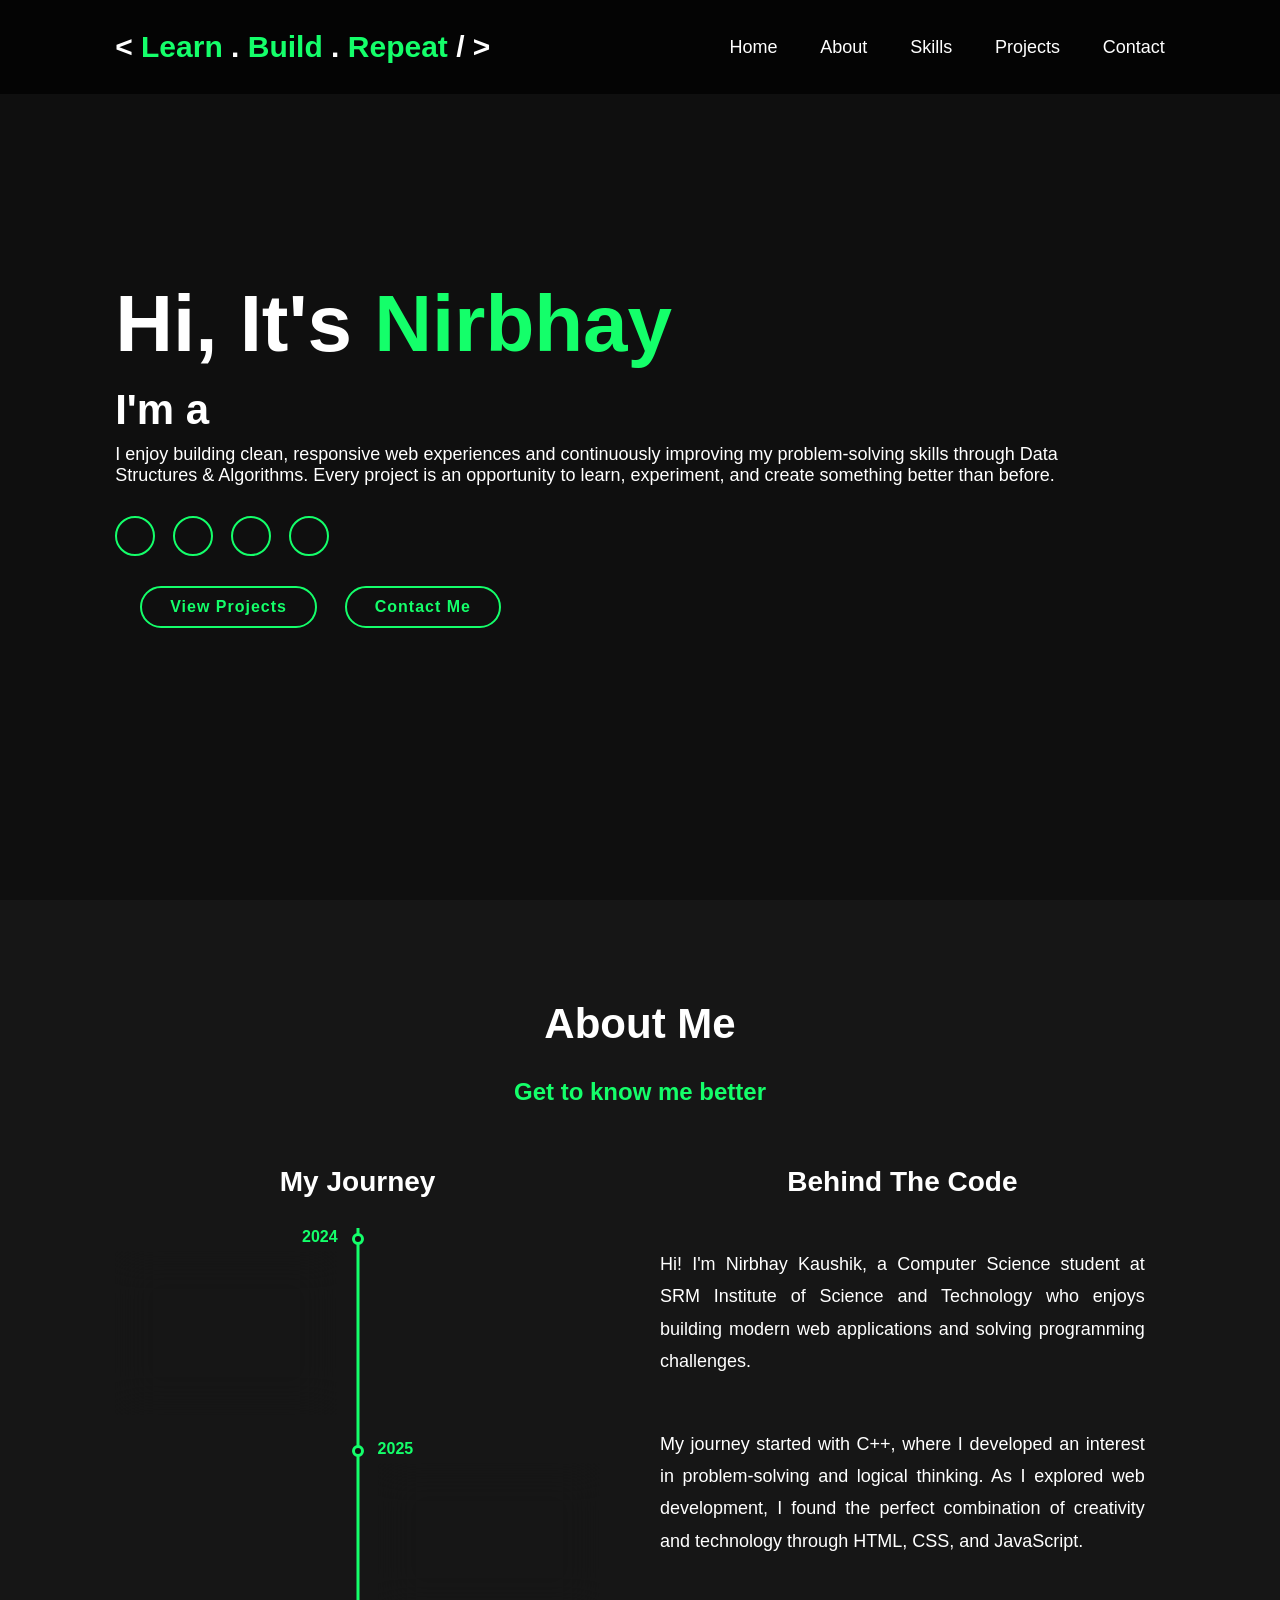
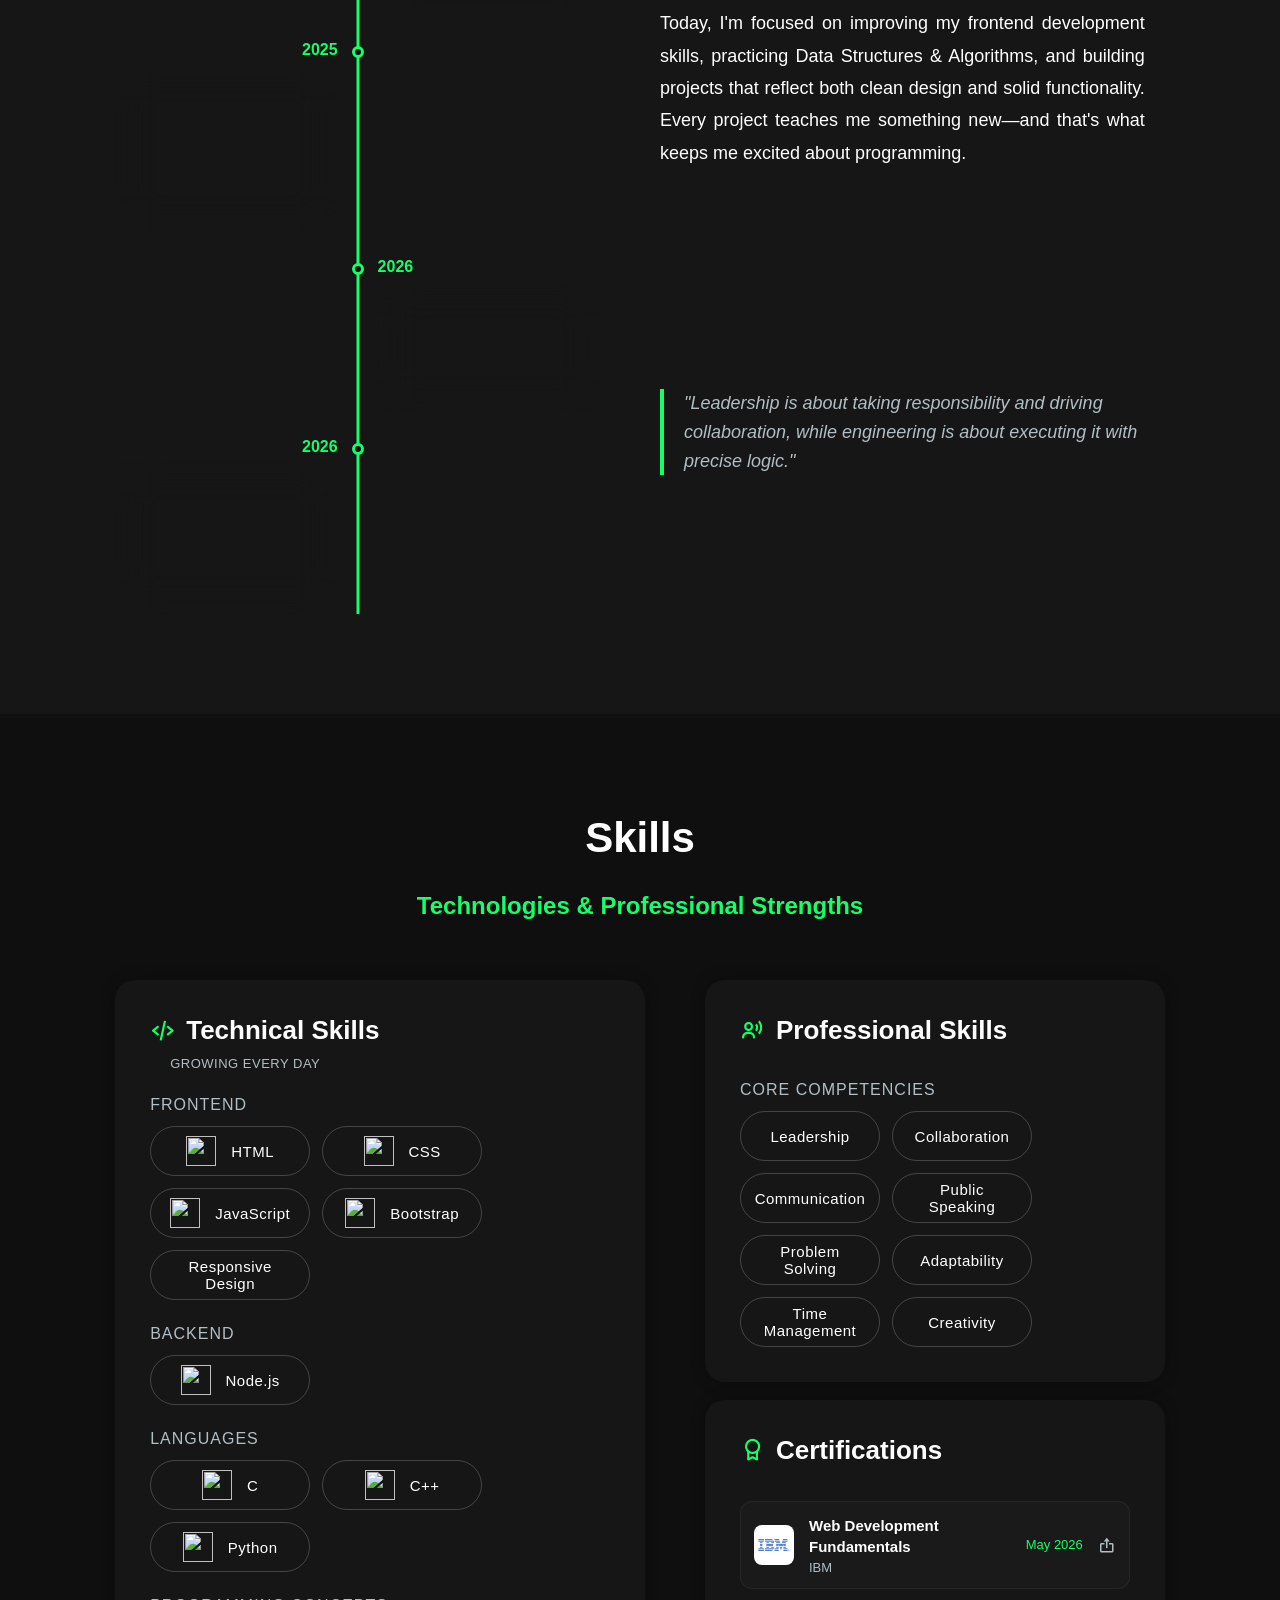
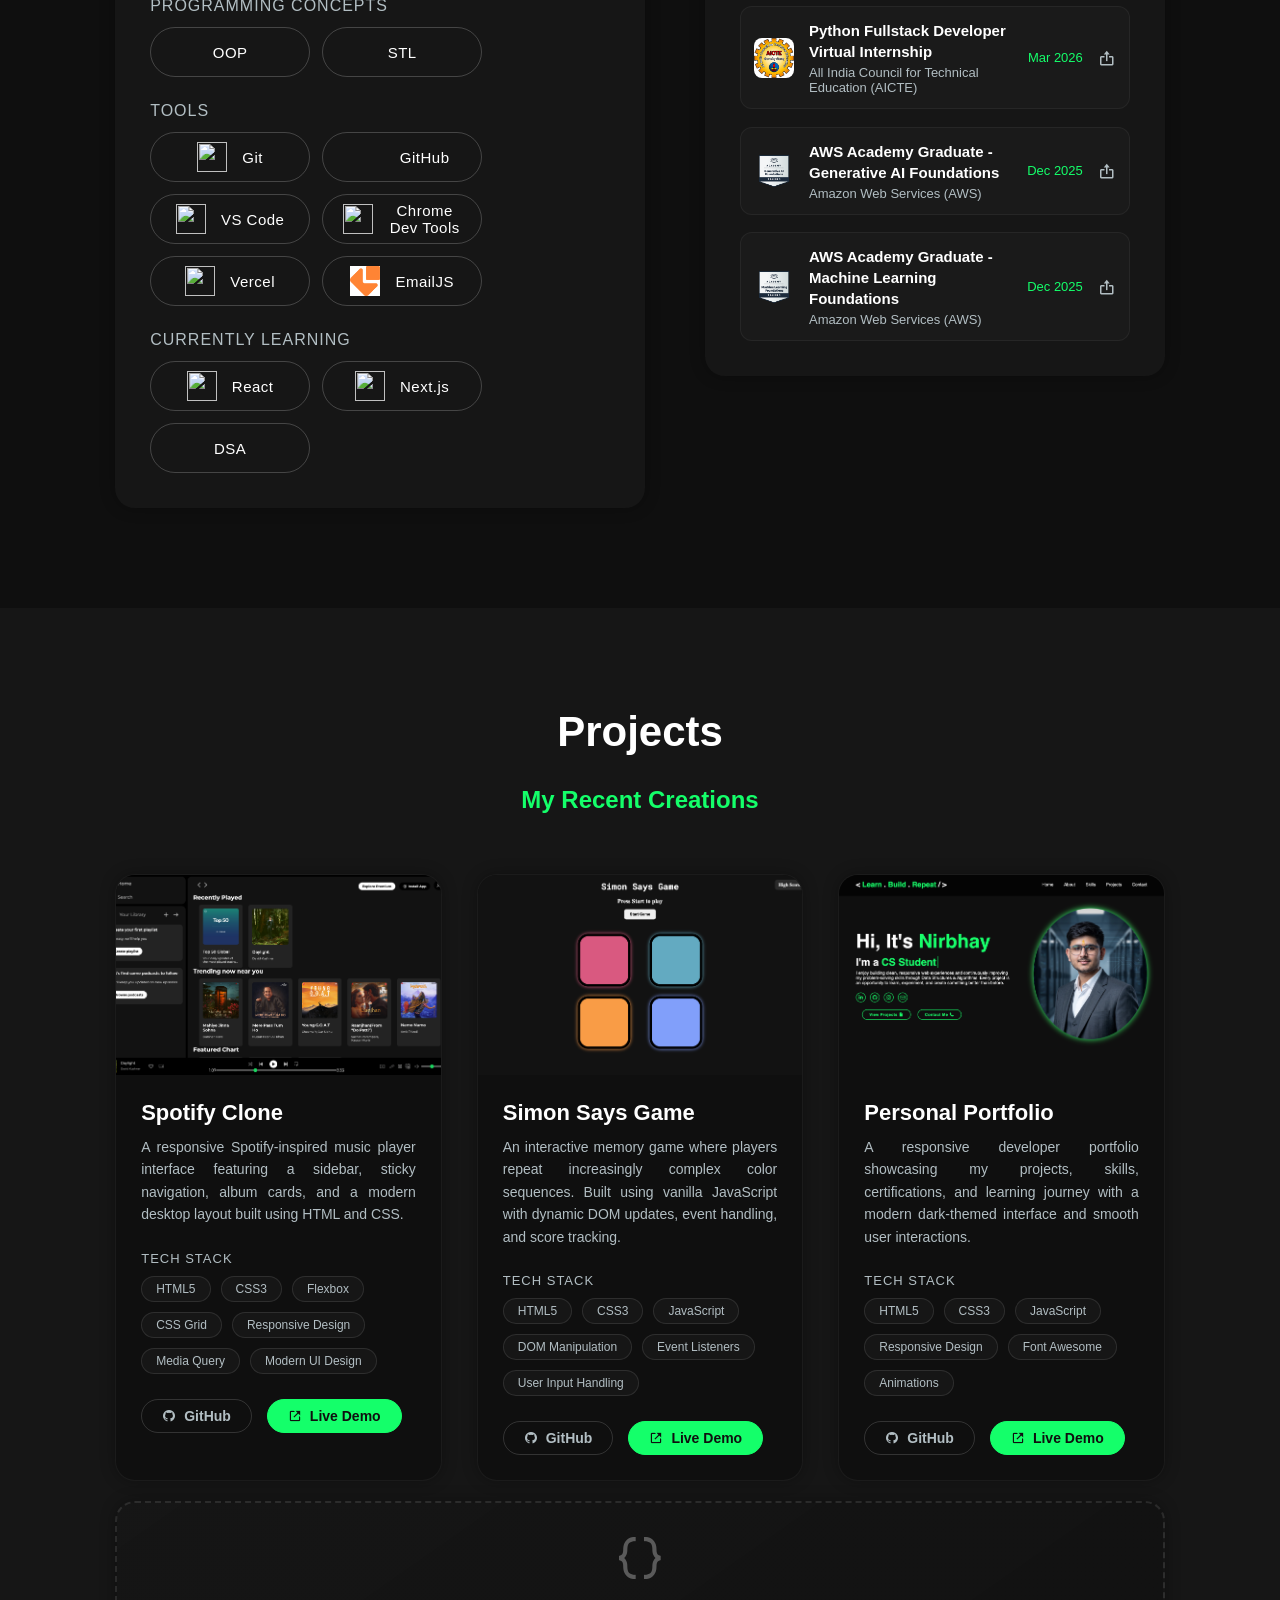
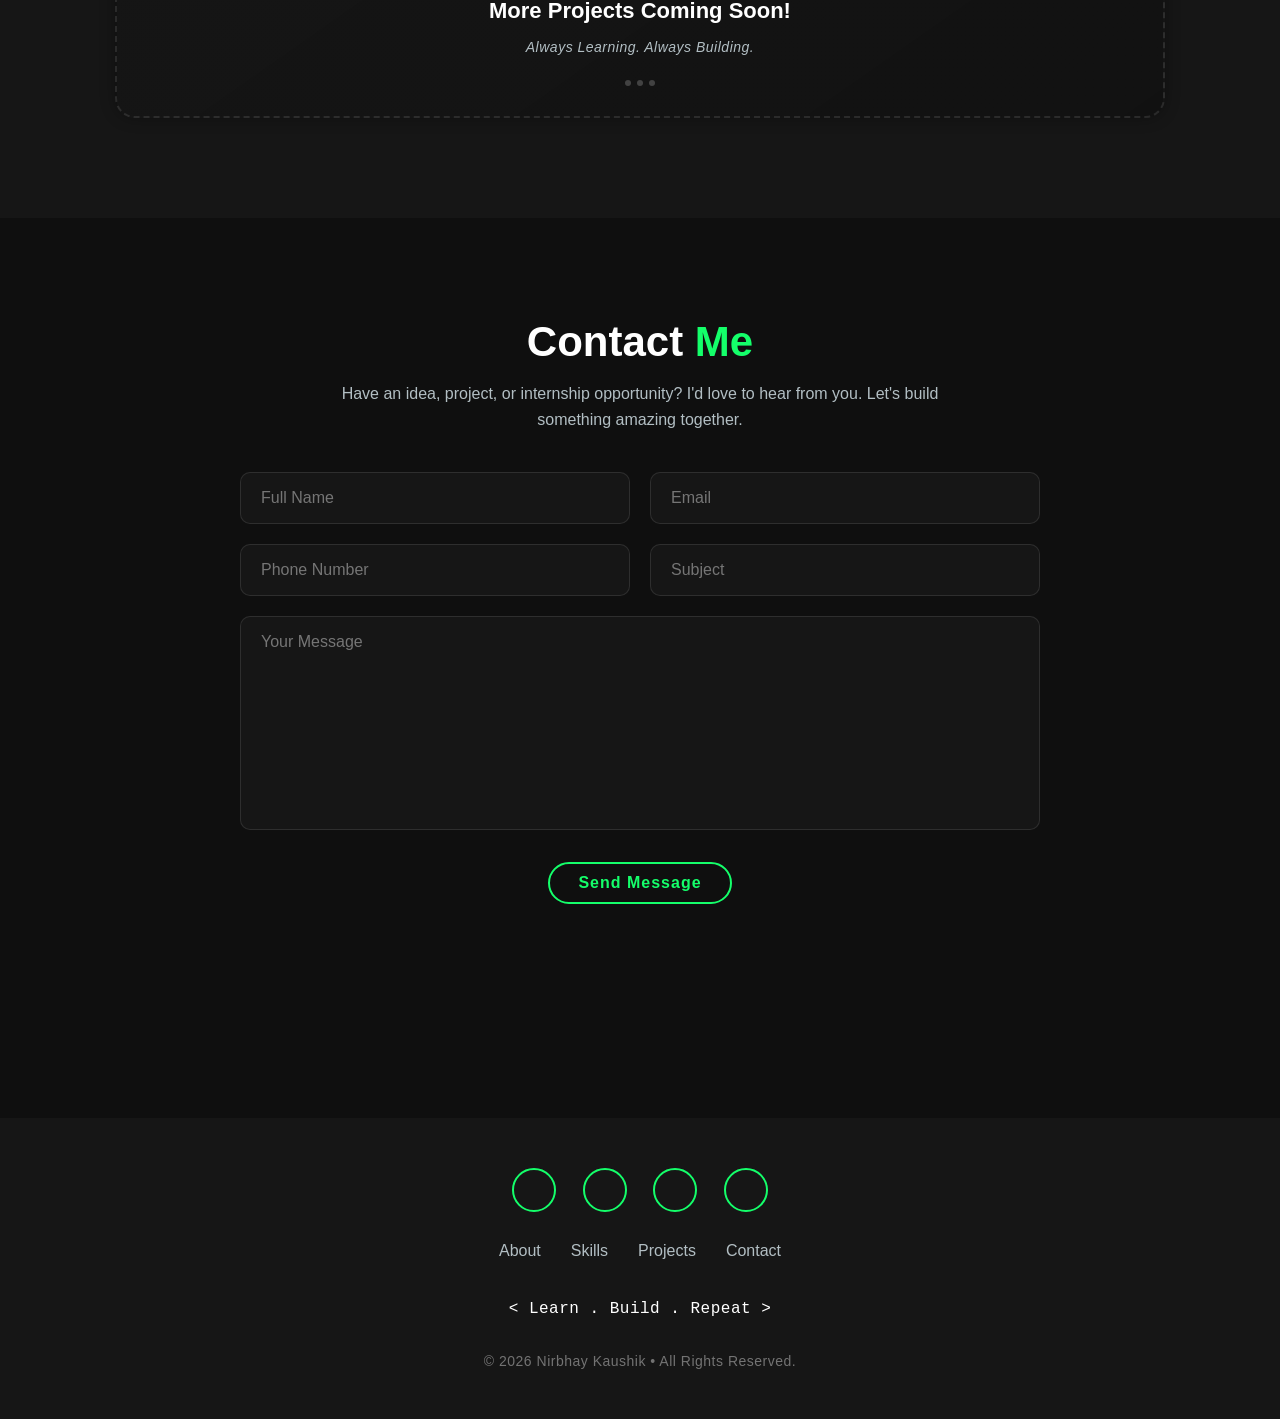
==== index.html @ a88dfcc9 "Initial Portfolio Website" ====
<!DOCTYPE html>
<html lang="en">
<head>
    <meta charset="UTF-8">
    <meta name="viewport" content="width=device-width, initial-scale=1.0">
    <link rel="icon" href="./assets/logo_2.jpeg">
    <title>Nirbhay Kaushik : Portfolio Website</title>
    <link rel="stylesheet" href="style.css">
    <link rel="stylesheet" href="https://cdnjs.cloudflare.com/ajax/libs/font-awesome/7.0.1/css/all.min.css">
    <link rel="stylesheet" href='https://unpkg.com/boxicons@2.1.4/css/boxicons.min.css'>
    <link rel="stylesheet" type='text/css' href="https://cdn.jsdelivr.net/gh/devicons/devicon@latest/devicon.min.css" />
          
</head>
<body>
    
    <header class="header">
        <a href="#home" class="logo">
              &lt <span>Learn</span> . <span>Build</span> . <span>Repeat</span> / &gt
        </a>

        <i class="fa-solid fa-bars" id="menu-icon"></i>

        <nav class="navbar">
            <a href="#home" class="active">Home</a>
            <a href="#about">About</a>
            <a href="#skills">Skills</a>
            <a href="#projects">Projects</a>
            <a href="#contact">Contact</a>
        </nav>
    </header>


    <section class="home" id="home">

        <div class="home-content">
            <h1>Hi, It's <span>Nirbhay</span></h1>
            <h3 class="text-animation">
                I'm a <span></span>
            </h3>
            <p> 
                I enjoy building clean, responsive web experiences and continuously improving my problem-solving skills through Data Structures & Algorithms. Every project is an opportunity to learn, experiment, and create something better than before.
            </p>

            <div class="social-icons">
                <a href="https://www.linkedin.com/in/inirbhay" target="_blank" rel="noopener noreferrer"><i class="fa-brands fa-linkedin-in"></i></a>
                <a href="https://github.com/iNirbhay" target="_blank" rel="noopener noreferrer"><i class="fa-brands fa-github"></i></a>
                <a href="https://www.instagram.com/_nirbhaykaushik_/" target="_blank" rel="noopener noreferrer"><i class="fa-brands fa-instagram"></i></a>
                <a href="mailto:nirbhaykaushik09@gmail.com"><i class="fa-regular fa-envelope"></i></a>
            </div>


            <div class="btn-hero-section">
            <a href="#projects" class="btn">View Projects
                <i class="fa-solid fa-file"></i>
            </a>

            <a href="#contact" class="btn">Contact Me
                <i class="fa-solid fa-phone"></i>
            </a>
            </div>
            
            </div>

            <div class="home-img">
                <img src="./assets/image.jpeg" alt="">

        </div>
    </section>

    <section class="about" id="about">
    <h2 class="heading">About Me</h2>
    <h4 class="sub-heading"><span>Get to know me better</span></h4>

    <div class="about-section">

        <div class="timeline-wrapper">
            <h3 class="about-sub-title">My Journey</h3>
            
            <div class="timeline-items">
                <div class="timeline-item odd">
                    <div class="timeline-dot"></div>
                    <div class="timeline-date">2024</div>
                    <div class="timeline-content">
                        <h3>Delhi Public School</h3>
                        <p>Graduated Class X with 95.4% and XII with 89.4%. Served as Head Boy, leading student initiatives, organizing events, and strengthening my leadership and communication skills.</p>
                    </div>
                </div>

                <div class="timeline-item even">
                    <div class="timeline-dot"></div>
                    <div class="timeline-date">2025</div>
                    <div class="timeline-content">
                        <h3>Started B.Tech at SRM IST</h3>
                        <p>Began my Computer Science journey, exploring programming fundamentals and discovering my passion for software development.</p>
                    </div>
                </div>

                <div class="timeline-item odd">
                    <div class="timeline-dot"></div>
                    <div class="timeline-date">2025</div>
                    <div class="timeline-content">
                        <h3>Discovered Web Development</h3>
                        <p>Learned HTML, CSS, Bootstrap, and JavaScript, building responsive websites and developing a passion for creating modern user experiences</p>
                    </div>
                </div>

                <div class="timeline-item even">
                    <div class="timeline-dot"></div>
                    <div class="timeline-date">2026</div>
                    <div class="timeline-content">
                        <h3>Building Real Projects</h3>
                        <p>Built projects like a Spotify Clone, Simon Says Game and my personal portfolio, while continuously improving through hands-on development.</p>
                    </div>
                </div>

                <div class="timeline-item odd">
                    <div class="timeline-dot"></div>
                    <div class="timeline-date">2026</div>
                    <div class="timeline-content">
                        <h3>Problem Solving Journey</h3>
                        <p>Strengthening my understanding of Data Structures & Algorithms using C++, with a focus on writing efficient and optimized solutions.</p>
                    </div>
                </div>
            </div>
        </div>

        <div class="content-wrapper">
            <h3 class="about-sub-title">Behind The Code</h3>
            <p class="about-text">
                Hi! I'm Nirbhay Kaushik, a Computer Science student at SRM Institute of Science and Technology who enjoys building modern web applications and solving programming challenges.
            </p>
            <p class="about-text">
                My journey started with C++, where I developed an interest in problem-solving and logical thinking. As I explored web development, I found the perfect combination of creativity and technology through HTML, CSS, and JavaScript.
            </p>
            <p class="about-text">
                Today, I'm focused on improving my frontend development skills, practicing Data Structures & Algorithms, and building projects that reflect both clean design and solid functionality. Every project teaches me something new—and that's what keeps me excited about programming.
            </p>

            <div class="about-quote">
                <p>"Leadership is about taking responsibility and driving collaboration, while engineering is about executing it with precise logic."</p>
            </div>
        </div>


    </div>
    </section>

    <section class="skills" id="skills">

    <h2 class="heading">Skills</h2>
    <h4 class="sub-heading"><span>Technologies & Professional Strengths</span></h4>

    <div class="skills-section">

        <div class="skills-column technical">
            <h3 class="skills-sub-title"><i class="bx bx-code-alt"></i> Technical Skills</h3>
            <p class="technical-p">Growing Every Day</p>

            <div class="skills-category">
                <h4>Frontend</h4>
                <div class="badges-grid">
                    <span class="skill-badge">    
                        <img src="https://cdn.jsdelivr.net/gh/devicons/devicon@latest/icons/html5/html5-original.svg" class="technical-svg"/>
                        HTML
                    </span>

                    <span class="skill-badge">
                        <img src="https://cdn.jsdelivr.net/gh/devicons/devicon@latest/icons/css3/css3-original.svg" class="technical-svg"/>
                        CSS
                    </span>

                    </span>
                    <span class="skill-badge">    
                        <img src="https://cdn.jsdelivr.net/gh/devicons/devicon@latest/icons/javascript/javascript-original.svg" class="technical-svg"/>
                        JavaScript
                    </span>

                    <span class="skill-badge">
                        <img src="https://cdn.jsdelivr.net/gh/devicons/devicon@latest/icons/bootstrap/bootstrap-original.svg" class="technical-svg"/>
                        Bootstrap
                    </span>

                    <span class="skill-badge">Responsive Design</span>
                </div>
            </div>

            <div class="skills-category">
                <h4>Backend</h4>
                <div class="badges-grid">
                    <span class="skill-badge">
                        <img src="https://cdn.jsdelivr.net/gh/devicons/devicon@latest/icons/nodejs/nodejs-original.svg" class="technical-svg"/>
                        Node.js
                    </span>
                </div>
            </div>

            <div class="skills-category">
                <h4>Languages</h4>
                <div class="badges-grid">
                    <span class="skill-badge">
                        <img src="https://cdn.jsdelivr.net/gh/devicons/devicon@latest/icons/c/c-original.svg" class="technical-svg"/>
                        C
                    </span>

                    <span class="skill-badge">
                        <img src="https://cdn.jsdelivr.net/gh/devicons/devicon@latest/icons/cplusplus/cplusplus-original.svg" class="technical-svg"/>
                        C++
                    </span>

                    <span class="skill-badge">
                        <img src="https://cdn.jsdelivr.net/gh/devicons/devicon@latest/icons/python/python-original.svg" class="technical-svg"/>
                        Python
                    </span>
                </div>
            </div>

            <div class="skills-category">
                <h4>Programming Concepts</h4>
                <div class="badges-grid">
                    <span class="skill-badge">OOP</span>
                    <span class="skill-badge">STL</span>
                </div>
            </div>

            <div class="skills-category">
                <h4>Tools</h4>
                <div class="badges-grid">

                    <span class="skill-badge">
                        <img src="https://cdn.jsdelivr.net/gh/devicons/devicon@latest/icons/git/git-original.svg" class="technical-svg"/>
                        Git
                    </span>

                    <span class="skill-badge">
                        <i class="devicon-github-original technical-svg"></i>
                        GitHub
                    </span>

                    <span class="skill-badge">
                        <img src="https://cdn.jsdelivr.net/gh/devicons/devicon@latest/icons/vscode/vscode-original.svg" class="technical-svg"/>
                        VS Code
                    </span>

                    <span class="skill-badge">
                        <img src="https://cdn.jsdelivr.net/gh/devicons/devicon@latest/icons/chrome/chrome-original.svg" class="technical-svg"/>
                        Chrome Dev Tools
                    </span>

                    <span class="skill-badge">
                        <img src="https://cdn.jsdelivr.net/gh/devicons/devicon@latest/icons/vercel/vercel-original.svg" class="technical-svg"/>
                        Vercel
                    </span>

                    <span class="skill-badge">
                        <img src="./assets/emailjs.jpeg" class="technical-svg">
                        EmailJS
                    </span>
                </div>
            </div>

            <div class="skills-category">
                <h4>Currently Learning</h4>
                <div class="badges-grid">
                    <span class="skill-badge">
                        <img src="https://cdn.jsdelivr.net/gh/devicons/devicon@latest/icons/react/react-original.svg" class="technical-svg"/>
                        React
                    </span>

                    <span class="skill-badge">
                        <img src="https://cdn.jsdelivr.net/gh/devicons/devicon@latest/icons/nextjs/nextjs-original.svg" class="technical-svg"/>
                        Next.js
                    </span>

                    <span class="skill-badge">DSA</span>
                </div>
            </div>
        </div>

        <div class="skills-right-side">

    <div class="skills-column professional">
        <h3 class="skills-sub-title"><i class="bx bx-user-voice"></i> Professional Skills</h3>
        
        <div class="skills-category">
            <h4>Core Competencies</h4>
            <div class="badges-grid">
                <span class="skill-badge-professional">Leadership</span>
                <span class="skill-badge-professional">Collaboration</span>
                <span class="skill-badge-professional">Communication</span>
                <span class="skill-badge-professional">Public Speaking</span>
                <span class="skill-badge-professional">Problem Solving</span>
                <span class="skill-badge-professional">Adaptability</span>
                <span class="skill-badge-professional">Time Management</span>
                <span class="skill-badge-professional">Creativity</span>
            </div>
        </div>
    </div>

    <div class="certifications-column">
        <h3 class="skills-sub-title"><i class="bx bx-award"></i> Certifications</h3>
        
        <div class="cert-list">
            <div class="cert-item">
                <div class="cert-left">
                    <img src="./assets/ibm.jpeg" alt="" class="cert-text-icon">
                    <div class="cert-details">
                        <h4>Web Development Fundamentals</h4>
                        <p>IBM</p>
                    </div>
                </div>
                <div class="cert-right">
                    <span class="cert-date">May 2026</span>
                        <a href="https://www.credly.com/badges/c5ef0abc-d6b2-49e2-8632-199520b1656c" target="_blank" class="cert-link-icon" title="View Credential">
                            <i class="bx bx-export"></i>
                        </a>
                </div>
            </div>

            <div class="cert-item">
                <div class="cert-left">
                    <img src="./assets/aicte.jpeg" alt="" class="cert-text-icon">
                    <div class="cert-details">
                        <h4>Python Fullstack Developer Virtual Internship</h4>
                        <p>All India Council for Technical Education (AICTE)</p>
                    </div>
                </div>
                <div class="cert-right">
                    <span class="cert-date">Mar 2026</span>
                        <a href="https://certificate.eduskillsfoundation.org/verify/430ba6db38b8b819de0c/430ba6db38b8b819de0c" target="_blank" class="cert-link-icon" title="View Credential">
                            <i class="bx bx-export"></i>
                        </a>
                </div>
            </div>

            <div class="cert-item">
                <div class="cert-left">
                    <img src="./assets/aws-gen-ai.jpeg" alt="" class="cert-text-icon">
                    <div class="cert-details">
                        <h4>AWS Academy Graduate - Generative AI Foundations</h4>
                        <p>Amazon Web Services (AWS)</p>
                    </div>
                </div>
                <div class="cert-right">
                    <span class="cert-date">Dec 2025</span>
                        <a href="https://www.credly.com/badges/93a4c288-ea0a-445c-93b3-31b7cfc58766" target="_blank" class="cert-link-icon" title="View Credential">
                            <i class="bx bx-export"></i>
                        </a>
                </div>
            </div>

            <div class="cert-item">
                <div class="cert-left">
                    <img src="./assets/aws-ml.jpeg" alt="" class="cert-text-icon">
                    <div class="cert-details">
                        <h4>AWS Academy Graduate - Machine Learning Foundations</h4>
                        <p>Amazon Web Services (AWS)</p>
                    </div>
                </div>
                <div class="cert-right">
                    <span class="cert-date">Dec 2025</span>
                        <a href="https://www.credly.com/badges/8b163e12-8104-4db2-99b0-a69aa0e6dda4" target="_blank" class="cert-link-icon" title="View Credential">
                            <i class="bx bx-export"></i>
                        </a>
                </div>
            </div>
        </div>
    </div>

    </div>

        </div>
    </section>


    <section class="projects" id="projects">
        <h2 class="heading">Projects</h2>
        <h4 class="sub-heading"><span>My Recent Creations</span></h4>

        <div class="projects-container">
            
            <div class="project-card">
                <div class="project-img">
                    <img src="./assets/spotify.jpeg" alt="Spotify Clone Preview">
                </div>
                <div class="project-info">
                    <h3>Spotify Clone</h3>
                    <p>A responsive Spotify-inspired music player interface featuring a sidebar, sticky navigation, album cards, and a modern desktop layout built using HTML and CSS.</p>
                    
                    <h4 class="project-tech-title">Tech Stack</h4>
                    <div class="project-badges">
                        <span class="skill-badge-project">HTML5</span>
                        <span class="skill-badge-project">CSS3</span>
                        <span class="skill-badge-project">Flexbox</span>
                        <span class="skill-badge-project">CSS Grid</span>
                        <span class="skill-badge-project">Responsive Design</span>
                        <span class="skill-badge-project">Media Query</span>
                        <span class="skill-badge-project">Modern UI Design</span>
                    </div>
                    
                    <div class="project-buttons">
                        <a href="https://github.com/iNirbhay/Spotify-web-player-clone" target="_blank" rel="noopener noreferrer" class="btn-project">
                            <i class="bx bxl-github"></i> GitHub
                        </a>
                        <a href="https://inirbhay.github.io/Spotify-web-player-clone/" target="_blank" rel="noopener noreferrer" class="btn-project live">
                            <i class="bx bx-link-external"></i> Live Demo
                        </a>
                    </div>
                </div>
            </div>

            <div class="project-card">
                <div class="project-img">
                    <img src="./assets/simon-says-game.jpeg" alt="Simon Says Game Preview">
                </div>
                <div class="project-info">
                    <h3>Simon Says Game</h3>
                    <p>An interactive memory game where players repeat increasingly complex color sequences. Built using vanilla JavaScript with dynamic DOM updates, event handling, and score tracking.</p>
                    
                    <h4 class="project-tech-title">Tech Stack</h4>
                    <div class="project-badges">
                        <span class="skill-badge-project">HTML5</span>
                        <span class="skill-badge-project">CSS3</span>
                        <span class="skill-badge-project">JavaScript</span>
                        <span class="skill-badge-project">DOM Manipulation</span>
                        <span class="skill-badge-project">Event Listeners</span>
                        <span class="skill-badge-project">User Input Handling</span>
                    </div>
                    
                    <div class="project-buttons">
                        <a href="https://github.com/iNirbhay/Simon-Says-Game" target="_blank" rel="noopener noreferrer" class="btn-project">
                            <i class="bx bxl-github"></i> GitHub
                        </a>
                        <a href="https://inirbhay.github.io/Simon-Says-Game/" target="_blank" rel="noopener noreferrer" class="btn-project live">
                            <i class="bx bx-link-external"></i> Live Demo
                        </a>
                    </div>
                </div>
            </div>

            <div class="project-card">
                <div class="project-img">
                    <img src="./assets/portfolio.jpeg" alt="Portfolio Preview">
                </div>
                <div class="project-info">
                    <h3>Personal Portfolio</h3>
                    <p>A responsive developer portfolio showcasing my projects, skills, certifications, and learning journey with a modern dark-themed interface and smooth user interactions.</p>
                    
                    <h4 class="project-tech-title">Tech Stack</h4>
                    <div class="project-badges">
                        <span class="skill-badge-project">HTML5</span>
                        <span class="skill-badge-project">CSS3</span>
                        <span class="skill-badge-project">JavaScript</span>
                        <span class="skill-badge-project">Responsive Design</span>
                        <span class="skill-badge-project">Font Awesome</span>
                        <span class="skill-badge-project">Animations</span>
                    </div>
                    
                    <div class="project-buttons">
                        <a href="https://github.com/iNirbhay" target="_blank" rel="noopener noreferrer" class="btn-project">
                            <i class="bx bxl-github"></i> GitHub
                        </a>
                        <a href="#" target="_blank" rel="noopener noreferrer" class="btn-project live">
                            <i class="bx bx-link-external"></i> Live Demo
                        </a>
                    </div>
                </div>
            </div>

        </div>

        <div class="project-card coming-soon-card">
            <div class="coming-soon-content">
                <div class="coming-soon-icon">
                    <i class="bx bx-code-curly"></i>
                </div>
                <h3>More Projects Coming Soon!</h3>
                <p class="coming-soon-tagline">Always Learning. Always Building.</p>
                <div class="coming-soon-loader">
                    <span></span>
                   <span></span>
                    <span></span>
                </div>
            </div>
        </div>
    </section>

    <section class="contact" id="contact">
        <h2 class="heading">Contact <span>Me</span></h2>
        <p class="contact-subheading">Have an idea, project, or internship opportunity? I'd love to hear from you. Let's build something amazing together.</p>

        <form action="#" id="contact-form">

            <div class="input-box">
                <input type="text" placeholder="Full Name" name="name">
                <input type="email" placeholder="Email" name="email">
            </div>

            <div class="input-box">
                <input type="tel" placeholder="Phone Number" name="number">
                <input type="text" placeholder="Subject" name="subject">
            </div>

            <textarea cols="30" rows="10" placeholder="Your Message" name="message"></textarea>
            <input type="submit" value="Send Message" class="btn" id="submit-btn">
        </form>
    </section>

    <footer class="footer">
        <div class="social">
            <a href="https://www.linkedin.com/in/inirbhay" target="_blank" rel="noopener noreferrer"><i class="fa-brands fa-linkedin-in"></i></a>
            <a href="https://github.com/iNirbhay" target="_blank" rel="noopener noreferrer"><i class="fa-brands fa-github"></i></a>
            <a href="https://www.instagram.com/_nirbhaykaushik_/" target="_blank" rel="noopener noreferrer"><i class="fa-brands fa-instagram"></i></a>
            <a href="mailto:nirbhaykaushik09@gmail.com"><i class="fa-regular fa-envelope"></i></a>
        </div>

        <ul class="list">
            <li>
                <a href="#about">About</a>
            </li>

            <li>
                <a href="#skills">Skills</a>
            </li>

            <li>
                <a href="#projects">Projects</a>
            </li>

            <li>
                <a href="#contact">Contact</a>
            </li>
        </ul>
        <p class="footer-tagline">&lt Learn . Build . Repeat &gt</p>
        <p class="copyright">
            &copy; 2026 Nirbhay Kaushik &bull; All Rights Reserved.
        </p>
    </footer>
    
    <script src="https://cdn.jsdelivr.net/npm/@emailjs/browser@4/dist/email.min.js"></script>
    <script src="script.js"></script>
</body>
</html>
---- style.css ----
* {
    margin: 0;
    padding: 0;
    box-sizing: border-box;
    text-decoration: none;
    border: none;
    outline: none;
    scroll-behavior: smooth;
    font-family: "Poppins", sans-serif;
}
:root {
    --bg-color: rgb(15,15,15);
    --second-bg-color: #161616;
    --text-color: white;
    --main-color: #14ff6a;
}
html {
    font-size: 62.5%;
    overflow-x: hidden;
}
body {
    background: var(--bg-color);
    color: var(--text-color);
}
.header {
    position: fixed;
    top: 0;
    left: 0;
    width: 100%;
    padding: 3rem 9%;
    background: rgba(0,0,0,0.7);
    backdrop-filter: blur(10px);
    display: flex;
    justify-content: space-between;
    align-items: center;
    z-index: 100;
}
.logo {
    font-size: 3rem;
    color: var(--text-color);
    font-weight: 800;
    cursor: pointer;
    transition: 0.3s ease-in-out;
}
.logo:hover {
    transform: scale(1.1);
}
.navbar a {
    font-size: 1.8rem;
    color: white;
    margin-left: 4rem;
    font-weight: 500;
    transition: 0.3s ease-in-out;
    border-bottom: 3px solid transparent;
    text-decoration: none;
}
.navbar a:hover, .navbar a.active:hover {
    color: var(--main-color);
    font-size: 1.9rem;
    font-weight: 600;
    /* border-bottom: 3px solid var(--main-color); */
}
#menu-icon {
    font-size: 3rem;
    color: var(--main-color);
    display: none;
}
section {
    min-height: 100vh;
    padding: 10rem 9% 10rem;
}
.home {
    display: flex;
    justify-content: center;
    align-items: center;
    gap: 8rem;
}
span{
    color: var(--main-color);
}
.logo span {
    color: var(--main-color);
}
.home-content h1{
    font-size: 8rem;
    font-weight: 700;
    line-height: 1.3;
}
.home-img {
    border-radius: 50%;
}
.home-img img {
    position: relative;
    border-radius: 50%;
    width: 32vw;
    box-shadow: 0 0 25px var(--main-color);
    cursor: pointer;
    transition: 0.4s ease-in-out;
}
.home-img img:hover {
    box-shadow: 0 0 50px var(--main-color),
                0 0 100px var(--main-color);
}
.home-content p {
    font-size: 1.8rem;
    font-weight: 500;
}
.social-icons a {
    display: inline-flex;
    justify-content: center;
    align-items: center;
    width: 4rem;
    height: 4rem;
    background: transparent;
    border: 0.2rem solid var(--main-color);
    font-size: 2rem;
    border-radius: 50%;
    color: var(--main-color);
    margin: 3rem 1.5rem 3rem 0;
    transition: 0.3s ease-in-out;
}
.social-icons a:hover {
    color: white;
    transform: scale(1.3)translateY(-5px);
    background-color: var(--main-color);
    box-shadow: 0  0 25px var(--main-color);
}
.btn {
    display: inline-block;
    padding: 1rem 2.8rem;
    background: var(--bg-color);
    border-radius: 4rem;
    font-size: 1.6rem;
    color: var(--main-color);
    border: 2px solid var(--main-color);
    letter-spacing: 0.1rem;
    font-weight: 600;
    transition: 0.3s ease-in-out;
    cursor: pointer;
    margin-left: 25px;
}
.btn:hover {
    transform: scale(1.05);
    background: var(--main-color);
    color: var(--text-color);
    border: 2px solid var(--main-color);
    box-shadow: 0 0 25px var(--main-color);
}
.text-animation {
    font-size: 42px;
    font-weight: 600;
    min-width: 280px;
    margin: 10px 0;
}
.text-animation span {
    position: relative;
}
.text-animation span::before {
    content: "Web Developer";
    color: var(--main-color);
    animation: words 20s infinite;
}
.text-animation span::after {
    content: " ";
    background-color: var(--bg-color);
    position: absolute;
    width: calc(100% + 8px);
    height: 100%;
    border-left: 3px solid var(--bg-color);
    right: -8px;
    animation: cursor 0.6s infinite,  typing 20s steps(14) infinite;
}
@keyframes cursor {
    to {
        border-left: 2px solid var(--main-color);
    }
}
@keyframes words {
    0%,
    20% {
        content: "Web Developer";
    }
    21%,
    40% {
        content: "CS Student";
    }
    41%,
    60% {
        content: "DSA Enthusiast";
    }
    61%,
    80% {
        content: "Problem Solver";
    }
    81%,
    100% {
        content: "Tech Explorer";
    }
}
@keyframes typing {
    10%,
    15%,
    30%,
    35%,
    50%,
    55%,
    70%,
    75%,
    90%,
    95% {
        width: 0;
    }

    5%,
    20%,
    25%,
    40%,
    45%,
    60%,
    65%,
    80%,
    85% {
        width: calc(100% + 8px);
    }
}
.about {
    background-color: var(--second-bg-color);
}
.heading {
    color: var(--text-color);
    font-size: 42px;
    font-weight: 700;
    text-align: center;
    margin-bottom: 3rem;
}
.sub-heading {
    color: var(--text-color);
    font-size: 24px;
    font-weight: 700;
    text-align: center;
} 
.about-section {
    display: flex;
    justify-content: space-between;
    align-items: flex-start;
    gap: 4rem;
    margin-top: 6rem;
    width: 100%;
}

.timeline-wrapper, .content-wrapper {
    flex: 1;
    width: 50%;
}

.about-sub-title {
    font-size: 2.8rem;
    font-weight: 600;
    color: var(--text-color);
    margin-bottom: 3rem;
    text-align: center;
}

.content-wrapper {
    padding: 0 2rem;
}

.about-text {
    font-size: 1.8rem;
    font-weight: 400;
    line-height: 1.8;
    color: var(--text-color);
    /* margin-bottom: 2rem; */
    text-align: justify;
    margin-top: 5rem;
}

.timeline-items {
    position: relative;
    width: 100%;
    max-width: 500px; 
    margin: 0 auto;  
}

.timeline-item:hover .timeline-content{
    transform: scale(1.01);
    box-shadow: 0 0 25px var(--main-color);
}
.timeline-items::before {
    content: "";
    position: absolute;
    width: 3px;
    height: 100%;
    background-color: var(--main-color);
    left: 50%;
    transform: translateX(-50%);
}

.timeline-item {
    margin-bottom: 2.5rem;
    width: 100%;
    position: relative;
}

.timeline-item:last-child {
    margin-bottom: 0;
}

.timeline-item.odd {
    padding-right: calc(50% + 20px);
    text-align: right;
}

.timeline-item.even {
    padding-left: calc(50% + 20px);
    text-align: left;
}

.timeline-date {
    font-size: 1.6rem;
    font-weight: 700;
    color: var(--main-color);
    margin-bottom: 0.5rem;
}

.timeline-content h3 {
    font-size: 1.8rem;
    font-weight: 600;
    color: var(--text-color);
}

.timeline-content h3:hover {
    transform: scale(1.01);
    color: rgba(20,255,106,0.7);
    cursor: pointer;
}

.timeline-content p {
    font-size: 1.4rem;
    color: #b2bec3;
    font-weight: 400;
    margin-top: 1.1rem;
}

.timeline-content {
    background-color: var(--second-bg-color);
    backdrop-filter: blur(20px);
    /* border: 1px solid var(--main-color); */
    box-shadow: 0 0 6px var(--main-color);
    padding: 1rem;
    transition: 0.3s ease-in-out;
}

.timeline-dot {
    position: absolute;
    width: 12px;
    height: 12px;
    background-color: var(--bg-color);
    border: 3px solid var(--main-color);
    border-radius: 50%;
    left: 50%;
    top: 5px;
    transform: translateX(-50%);
    z-index: 1;
}
.about-quote {
    margin-top: 22rem;
    padding-left: 2rem;
    border-left: 4px solid var(--main-color);
    font-style: italic;

}
.about-quote p {
    font-size: 1.8rem;
    line-height: 1.6;
    color: #b2bec3;
}

.skills {
    background-color: var(--bg-color);
}
.skills-section {
    display: flex;
    justify-content: space-between;
    align-items: flex-start;
    gap: 6rem;
    margin-top: 6rem;
    width: 100%;
}
.skills-column {
    flex: 1;
    width: 50%;
    background: var(--second-bg-color);
    padding: 3.5rem;
    border-radius: 2rem;
    box-shadow: 0 0 15px rgba(0, 0, 0, 0.3);
}
.skills-sub-title {
    font-size: 2.6rem;
    font-weight: 700;
    color: var(--text-color);
    margin-bottom: 3.5rem;
    text-align: left;
    display: flex;
    align-items: center;
    gap: 1rem;
}
.skills-sub-title i {
    color: var(--main-color);
}
.skills-category {
    margin-bottom: 2.5rem;
}
.skills-category:last-child {
    margin-bottom: 0;
}
.skills-category h4 {
    font-size: 1.6rem;
    color: #b2bec3;
    font-weight: 500;
    margin-bottom: 1.2rem;
    text-transform: uppercase;
    letter-spacing: 1px;
}
.badges-grid {
    display: flex;
    flex-wrap: wrap;
    gap: 1.2rem;
}
.skill-badge {
    display: inline-flex;
    justify-content: center;
    align-items: center;
    width: 160px;
    height: 50px;
    padding: 1rem 2rem;
    background: transparent;
    color: var(--text-color);
    border: 1.5px solid rgba(255, 255, 255, 0.2);
    border-radius: 5rem;
    font-size: 1.5rem;
    font-weight: 500;
    letter-spacing: 0.5px;
    transition: 0.3s ease-in-out;
    cursor: default;
    text-align: center;
    gap: 1.5rem;
}
.skill-badge-professional {
    display: inline-flex;
    justify-content: center;
    align-items: center;
    width: 140px;
    height: 50px;
    padding: 1rem 2rem;
    background: transparent;
    color: var(--text-color);
    border: 1.5px solid rgba(255, 255, 255, 0.2);
    border-radius: 5rem;
    font-size: 1.5rem;
    font-weight: 500;
    letter-spacing: 0.5px;
    transition: 0.3s ease-in-out;
    cursor: default;
    text-align: center;
    gap: 1.5rem;
}
.skill-badge:hover, .skill-badge-professional:hover {
    color: var(--main-color);
    border-color: var(--main-color);
    background: rgba(20, 255, 106, 0.1);
    transform: translateY(-3px);
    box-shadow: 0 0 15px rgba(20, 255, 106, 0.2);
}
.technical-svg {
    font-size: 30px;
    width: 30px;
    height:30px;
}
.technical-p {
    font-size: 1.3rem;
    color: #b2bec3;
    margin-top: -2.5rem;   
    margin-bottom: 2.5rem; 
    margin-left: 2rem;
    text-transform: uppercase;
    letter-spacing: 0.5px;
    font-weight: 500;
}

.skills-right-side {
    flex: 1;
    width: 50%;
    display: flex;
    flex-direction: column;
    gap: 1.75rem; 
}
.skills-column.professional {
    width: 100%;
}
.certifications-column {
    width: 100%;
    background: var(--second-bg-color);
    padding: 3.5rem;
    border-radius: 2rem;
    box-shadow: 0 0 15px rgba(0, 0, 0, 0.3);
}
.cert-list {
    display: flex;
    flex-direction: column;
    gap: 1.75rem;
}
.cert-item {
    display: flex;
    justify-content: space-between;
    align-items: center;
    padding: 1.3rem;
    background: rgba(255, 255, 255, 0.02);
    border: 1px solid rgba(255, 255, 255, 0.05);
    border-radius: 1.2rem;
    transition: 0.3s ease-in-out;
}
.cert-item:hover {
    border-color: var(--main-color);
    background: rgba(20, 255, 106, 0.02);
    transform: translateX(5px);
}
.cert-left {
    display: flex;
    align-items: center;
    gap: 1.5rem;
    flex: 1;
}
.cert-icon {
    font-size: 2.4rem;
    width: 4rem;
    height: 4rem;
    display: flex;
    justify-content: center;
    align-items: center;
    border-radius: 0.8rem;
    color: white;
}
.cert-text-icon {
    font-size: 1.8rem;
    font-weight: 700;
    width: 4rem;
    height: 4rem;
    display: flex;
    justify-content: center;
    align-items: center;
    border-radius: 0.8rem;
    color: white;
}
.cert-details h4 {
    font-size: 1.5rem;
    font-weight: 600;
    color: var(--text-color);
    line-height: 1.4;
}
.cert-details p { 
    font-size: 1.3rem;
    color: #b2bec3;
    margin-top: 0.3rem;
}
.cert-right {
    display: flex;
    align-items: center;
    gap: 1.5rem;
    margin-left: 2rem;
}
.cert-date {
    font-size: 1.3rem;
    color: var(--main-color);
    font-weight: 500;
    white-space: nowrap;
}
.cert-link-icon {
    font-size: 1.8rem;
    color: #b2bec3;
    display: inline-flex;
    justify-content: center;
    align-items: center;
    transition: 0.2s ease-in-out;
}
.cert-link-icon:hover {
    color: var(--main-color);
    transform: scale(1.15) translateY(-1px);
    cursor: pointer;
}

.projects {
    background-color: var(--second-bg-color);
}
.projects-container {
    display: grid;
    grid-template-columns: repeat(auto-fit, minmax(320px, 1fr));
    gap: 3.5rem;
    margin-top: 6rem;
    width: 100%;
}
.project-card {
    background: var(--bg-color);
    border: 1px solid rgba(255, 255, 255, 0.05);
    border-radius: 2rem;
    overflow: hidden;
    box-shadow: 0 0 15px rgba(0, 0, 0, 0.3);
    transition: 0.4s ease-in-out;
}
.project-card:hover {
    transform: translateY(-10px);
    border-color: var(--main-color);
    box-shadow: 0 0 25px rgba(20, 255, 106, 0.15);
}
.project-img {
    width: 100%;
    height: 200px;
    overflow: hidden;
}
.project-img img {
    width: 100%;
    height: 100%;
    object-fit: cover;
    transition: 0.4s ease-in-out;
}
.project-card:hover .project-img img {
    transform: scale(1.08);
}
.project-info {
    padding: 2.5rem;
}
.project-info h3 {
    font-size: 2.2rem;
    font-weight: 700;
    color: var(--text-color);
    margin-bottom: 1rem;
}
.project-info p {
    font-size: 1.4rem;
    color: #b2bec3;
    font-weight: 400;
    line-height: 1.6;
    margin-bottom: 2.5rem;
    text-align: justify;
}
.project-badges {
    display: flex;
    flex-wrap: wrap;
    gap: 1rem;
    margin-bottom: 2.5rem;
}
.skill-badge-project {
    display: inline-flex;
    justify-content: center;
    align-items: center;
    padding: 0.5rem 1.4rem;
    background: rgba(255, 255, 255, 0.03);
    color: #b2bec3;
    border: 1px solid rgba(255, 255, 255, 0.1);
    border-radius: 5rem;
    font-size: 1.2rem;
    font-weight: 500;
    transition: 0.3s ease-in-out;
}
.project-card:hover .skill-badge-project {
    color: var(--main-color);
    border-color: rgba(20, 255, 106, 0.3);
    background: rgba(20, 255, 106, 0.02);
}
.project-buttons {
    display: flex;
    gap: 1.5rem;
}
.btn-project {
    display: inline-flex;
    align-items: center;
    gap: 0.8rem;
    padding: 0.8rem 2rem;
    background: transparent;
    border-radius: 4rem;
    font-size: 1.4rem;
    color: #b2bec3;
    border: 1.5px solid rgba(255, 255, 255, 0.15);
    font-weight: 600;
    transition: 0.3s ease-in-out;
    cursor: pointer;
}
.btn-project:hover {
    color: var(--text-color);
    border-color: var(--text-color);
    background: rgba(255, 255, 255, 0.05);
}
.btn-project.live {
    color: var(--bg-color);
    background: var(--main-color);
    border-color: var(--main-color);
}
.btn-project.live:hover {
    background: transparent;
    color: var(--main-color);
    box-shadow: 0 0 15px var(--main-color);
}
.project-tech-title {
    font-size: 1.3rem;
    color: #b2bec3;
    font-weight: 500;
    margin-bottom: 1rem;
    text-transform: uppercase;
    letter-spacing: 1px;
    transition: 0.3s ease-in-out;
}
.project-card:hover .project-tech-title {
    color: var(--main-color);
}
.coming-soon-card {
    display: flex;
    justify-content: center;
    align-items: center;
    min-height: 200px; 
    border: 2px dashed rgba(255, 255, 255, 0.1) !important;
    background: linear-gradient(145deg, rgba(22, 22, 22, 0.4), rgba(15, 15, 15, 0.6));
    cursor: default;
    padding: 3rem;
    margin-top: 2rem;
}

.coming-soon-card:hover {
    border-color: var(--main-color) !important;
    transform: translateY(-10px);
    box-shadow: 0 0 15px rgba(20, 255, 106, 0.05);
}

.coming-soon-content {
    text-align: center;
    display: flex;
    flex-direction: column;
    align-items: center;
    gap: 1.5rem;
}

.coming-soon-icon i {
    font-size: 5rem;
    color: rgba(255, 255, 255, 0.3);
    transition: 0.3s ease-in-out;
}

.coming-soon-card:hover .coming-soon-icon i {
    color: var(--main-color);
    transform: rotate(15deg) scale(1.1);
}

.coming-soon-content h3 {
    font-size: 2.2rem;
    font-weight: 700;
    color: var(--text-color);
}

.coming-soon-tagline {
    font-size: 1.4rem;
    color: #b2bec3;
    font-style: italic;
    letter-spacing: 0.5px;
}

.coming-soon-loader {
    display: flex;
    gap: 0.6rem;
    margin-top: 1rem;
}

.coming-soon-loader span {
    width: 6px;
    height: 6px;
    background: rgba(255, 255, 255, 0.2);
    border-radius: 50%;
    animation: loaderPulse 1.5s infinite ease-in-out;
}

.coming-soon-loader span:nth-child(2) { animation-delay: 0.2s; }
.coming-soon-loader span:nth-child(3) { animation-delay: 0.4s; }

@keyframes loaderPulse {
    0%, 100% { transform: scale(1); background: rgba(255, 255, 255, 0.2); }
    50% { transform: scale(1.4); background: var(--main-color); }
}


.contact {
    background-color: var(--bg-color);
}

.contact h2 {
    margin-bottom: 1.5rem;
}

.contact-subheading {
    font-size: 1.6rem;
    color: #b2bec3;
    text-align: center;
    margin: 0 auto 4rem auto;
    line-height: 1.6;
    font-weight: 400;
    max-width:650px;
    line-height:1.6;
}

.contact form {
    max-width: 80rem; 
    margin: 1rem auto;
    text-align: center;
    margin-bottom: 3rem;
}

.contact form .input-box {
    display: grid;
    grid-template-columns: repeat(2, 1fr);
    gap: 2rem;
    margin-bottom: 2rem;
}

.contact form .input-box input, 
.contact form textarea {
    width: 100%;
    padding: 1.6rem 2rem;
    font-size: 1.6rem;
    color: var(--text-color);
    background-color: var(--second-bg-color); 
    border-radius: 1rem;
    border: 1.5px solid rgba(255, 255, 255, 0.1);
    outline: none;
    resize: none;
    transition: 0.3s ease-in-out;
}

.contact form .input-box input:focus, 
.contact form textarea:focus {
    border-color: var(--main-color);
    box-shadow: 0 0 15px rgba(20, 255, 106, 0.15);
}

.contact form textarea {
    margin-top: 0;
    margin-bottom: 3rem;
}

.contact form .btn {
    margin: 0 auto;
    display: inline-flex;
    justify-content: center;
    align-items: center;
}

@media (max-width: 768px) {
    .contact form .input-box {
        grid-template-columns: 1fr;
        gap: 1.5rem;
    }
}

.footer {
    position: relative;
    bottom: 0;
    width: 100%;
    padding: 50px 0;
    background-color: var(--second-bg-color);
}

.footer .social {
    text-align: center;
    padding-bottom: 3rem;
    color: white;
}

.footer .social a {
    font-size: 22px;
    color: var(--main-color);
    width: 44px;
    height: 44px;
    border: 2px solid var(--main-color);
    display: inline-flex;
    justify-content: center;
    align-items: center;
    border-radius: 50%;
    margin: 0 12px;
    transition: 0.3s ease-in-out;
}

.footer .social a:hover {
    transform: scale(1.15) translateY(-5px);
    background-color: var(--main-color);
    color: var(--bg-color);
    box-shadow: 0 0 25px var(--main-color);
}

.footer ul {
    display: flex;
    justify-content: center;
    align-items: center;
    flex-wrap: wrap;
    gap: 3rem;
    list-style: none;
    font-size: 1.6rem;
    margin-bottom: 4rem;
}

.footer ul li a {
    color: #b2bec3;
    padding-bottom: 0.5rem;
    border-bottom: 2px solid transparent;
    transition: 0.3s ease-in-out;
}

.footer ul li a:hover {
    color: var(--text-color);
    border-bottom: 2px solid var(--main-color);
}

.footer-tagline {
    font-family: "Courier New", Courier, monospace;
    font-size: 1.6rem;
    color: var(--text-color);
    text-align: center;
    margin-bottom: 3.5rem;
    letter-spacing: 0.5px;
}

.footer .copyright {
    text-align: center;
    font-size: 1.4rem;
    color: rgba(255, 255, 255, 0.4); 
    letter-spacing: 0.5px;
}

@media (max-width: 1200px) {
    html {
        font-size: 55%;
    }
    .home {
        gap: 4rem;
    }
    .home-content h1 {
        font-size: 6.5rem;
    }
}

@media (max-width: 991px) {
    .header {
        padding: 2rem 4%;
    }
    section {
        padding: 8rem 4% 8rem;
    }
    .about-section, .skills-section {
        flex-direction: column;
        gap: 4rem;
    }
    .timeline-wrapper, .content-wrapper,
    .skills-column, .skills-right-side {
        width: 100%;
    }
    .about-quote {
        margin-top: 5rem;
    }
}

@media (max-width: 768px) {
    #menu-icon {
        display: block;
        cursor: pointer;
    }

    .navbar {
        position: absolute;
        top: 100%;
        left: -100%;
        width: 100%;
        padding: 1rem 4%;
        background: rgba(15, 15, 15, 0.95);
        backdrop-filter: blur(10px);
        border-top: 1px solid rgba(255, 255, 255, 0.1);
        display: flex;
        flex-direction: column;
        gap: 2rem;
        transition: 0.4s ease;
    }

    .navbar.active {
        left: 0;
    }

    .navbar a {
        display: block;
        font-size: 2rem;
        margin: 1.5rem 0;
        margin-left: 0;
        text-align: center;
    }

    .home {
        flex-direction: column-reverse;
        text-align: center;
        gap: 3rem;
        padding-top: 12rem;
    }

    .home-img img {
        width: 60vw;
        max-width: 250px;
    }

    .btn-hero-section {
        display: flex;
        justify-content: center;
        gap: 1.5rem;
        flex-wrap: wrap;
    }

    .btn {
        margin-left: 0;
    }

    .timeline-items::before {
        left: 15px;
    }

    .timeline-item.odd, 
    .timeline-item.even {
        padding-left: 45px;
        padding-right: 0;
        text-align: left;
    }

    .timeline-dot {
        left: 15px;
    }
    
    .content-wrapper {
        padding: 0;
    }

    .about-text {
        text-align: left;
        margin-top: 2rem;
    }

    .badges-grid {
        justify-content: center;
    }
    
    .skills-sub-title {
        justify-content: center;
    }
    
    .technical-p {
        text-align: center;
        margin-left: 0;
    }

    .cert-item {
        flex-direction: column;
        align-items: flex-start;
        gap: 1.5rem;
    }

    .cert-right {
        margin-left: 0;
        width: 100%;
        justify-content: space-between;
    }
}

@media (max-width: 480px) {
    html {
        font-size: 50%;
    }

    .logo {
        font-size: 2.2rem;
    }

    .home-content h1 {
        font-size: 4.5rem;
    }

    .text-animation {
        font-size: 3rem;
    }

    .heading {
        font-size: 3.2rem;
    }

    .sub-heading {
        font-size: 1.8rem;
    }
    
    .skill-badge, .skill-badge-professional {
        width: 100%; 
        max-width: 280px;
    }
}
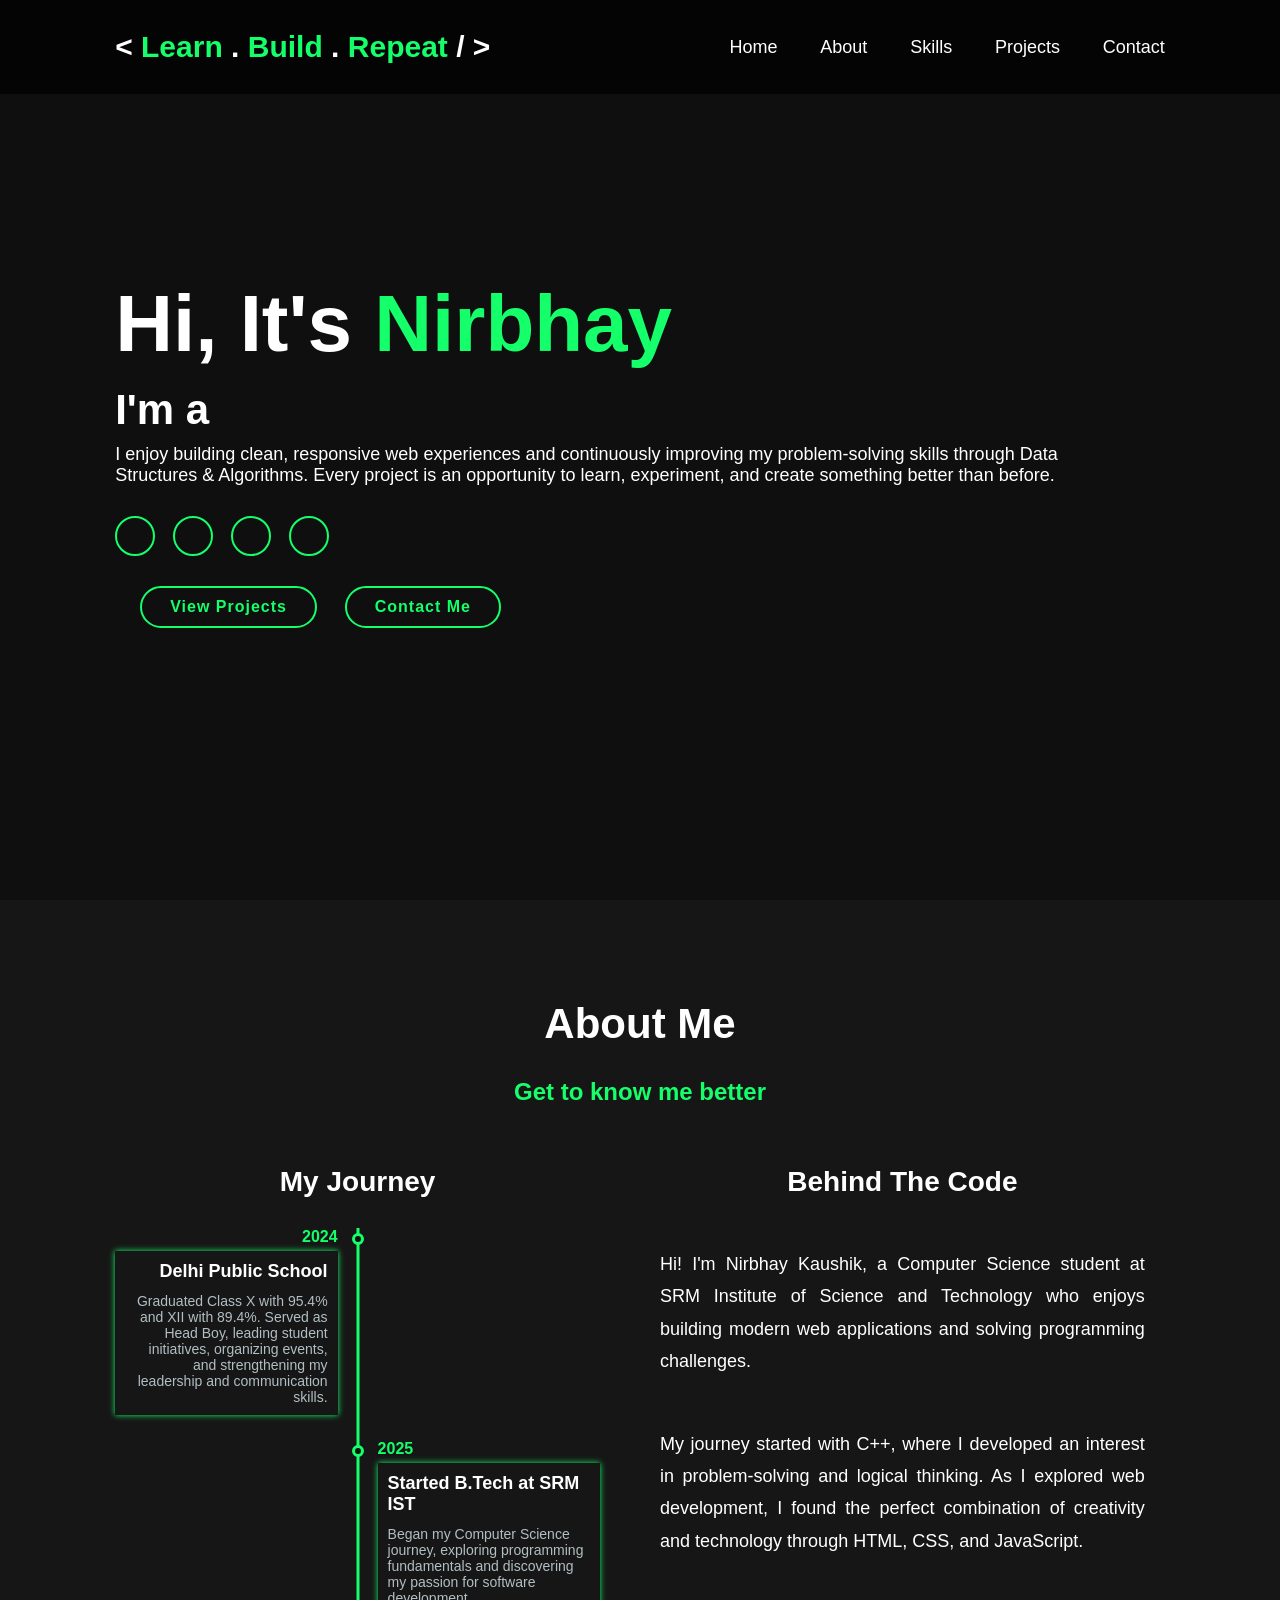
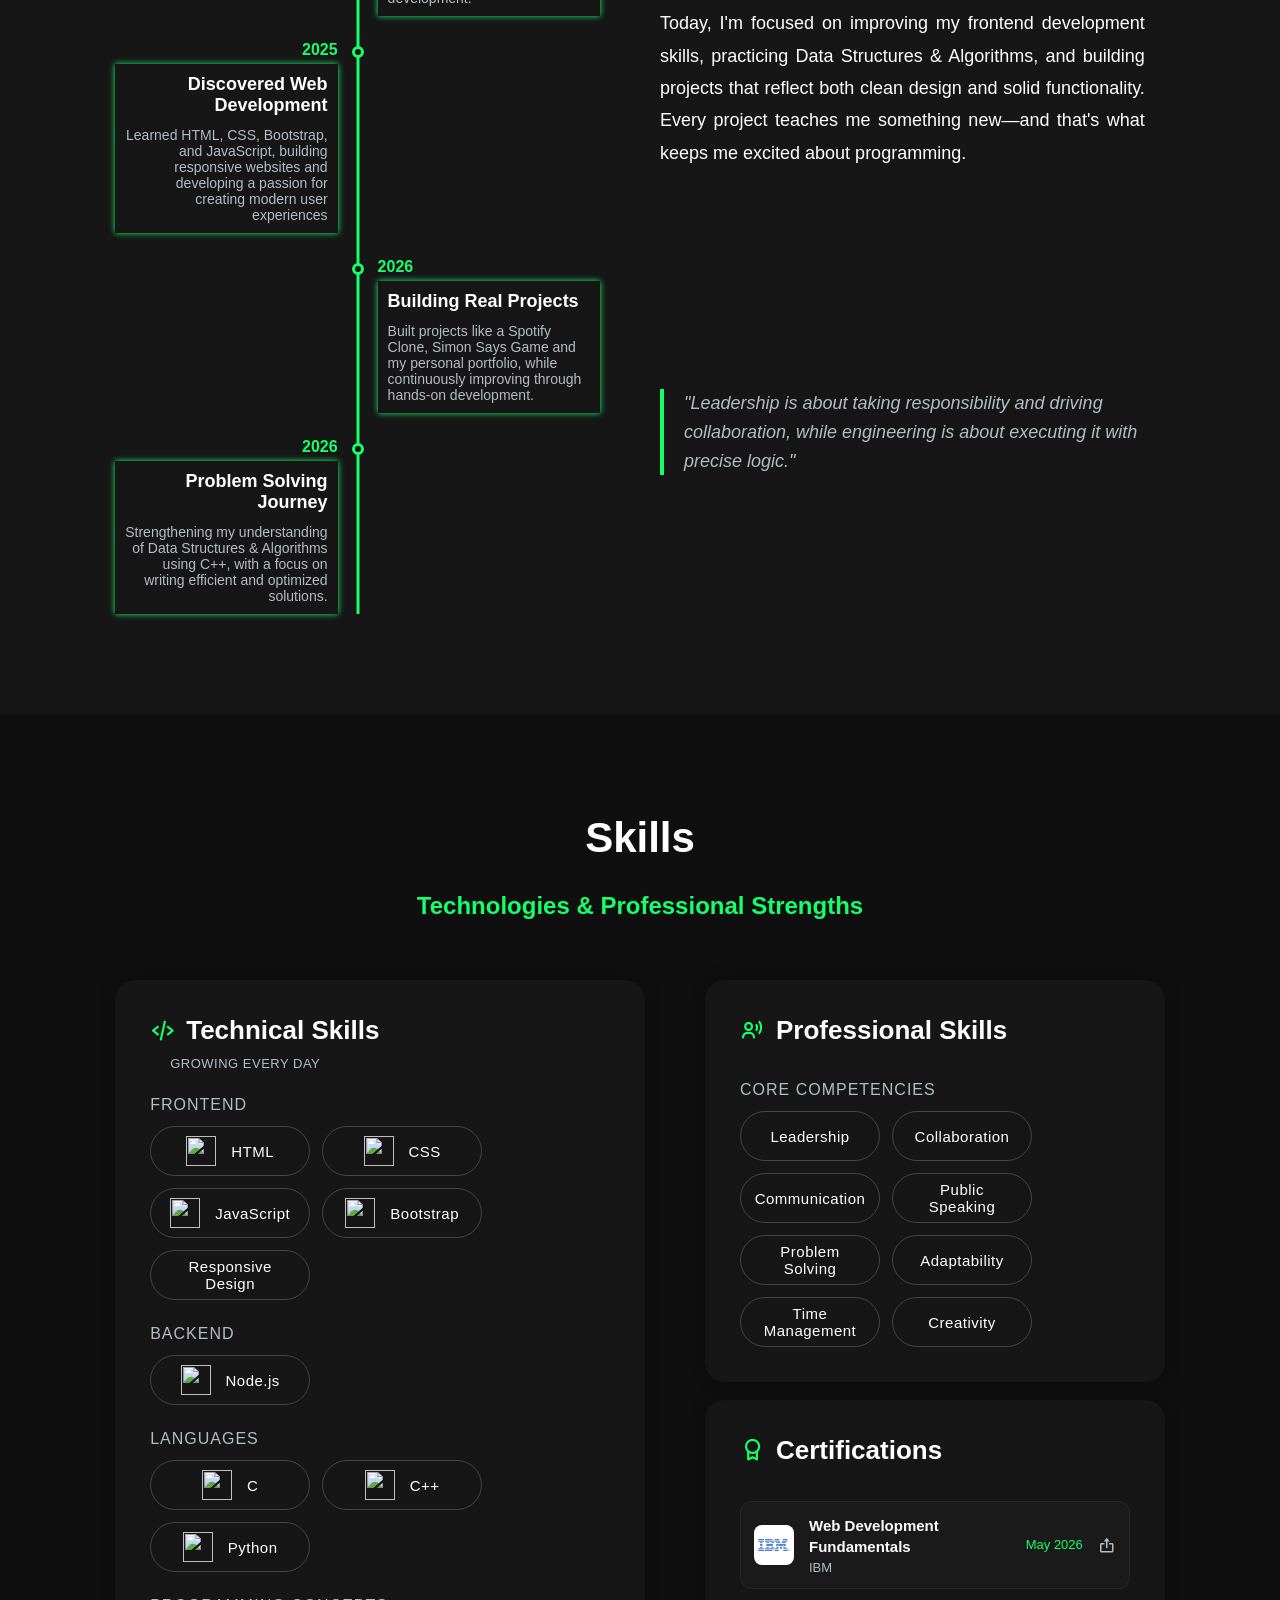
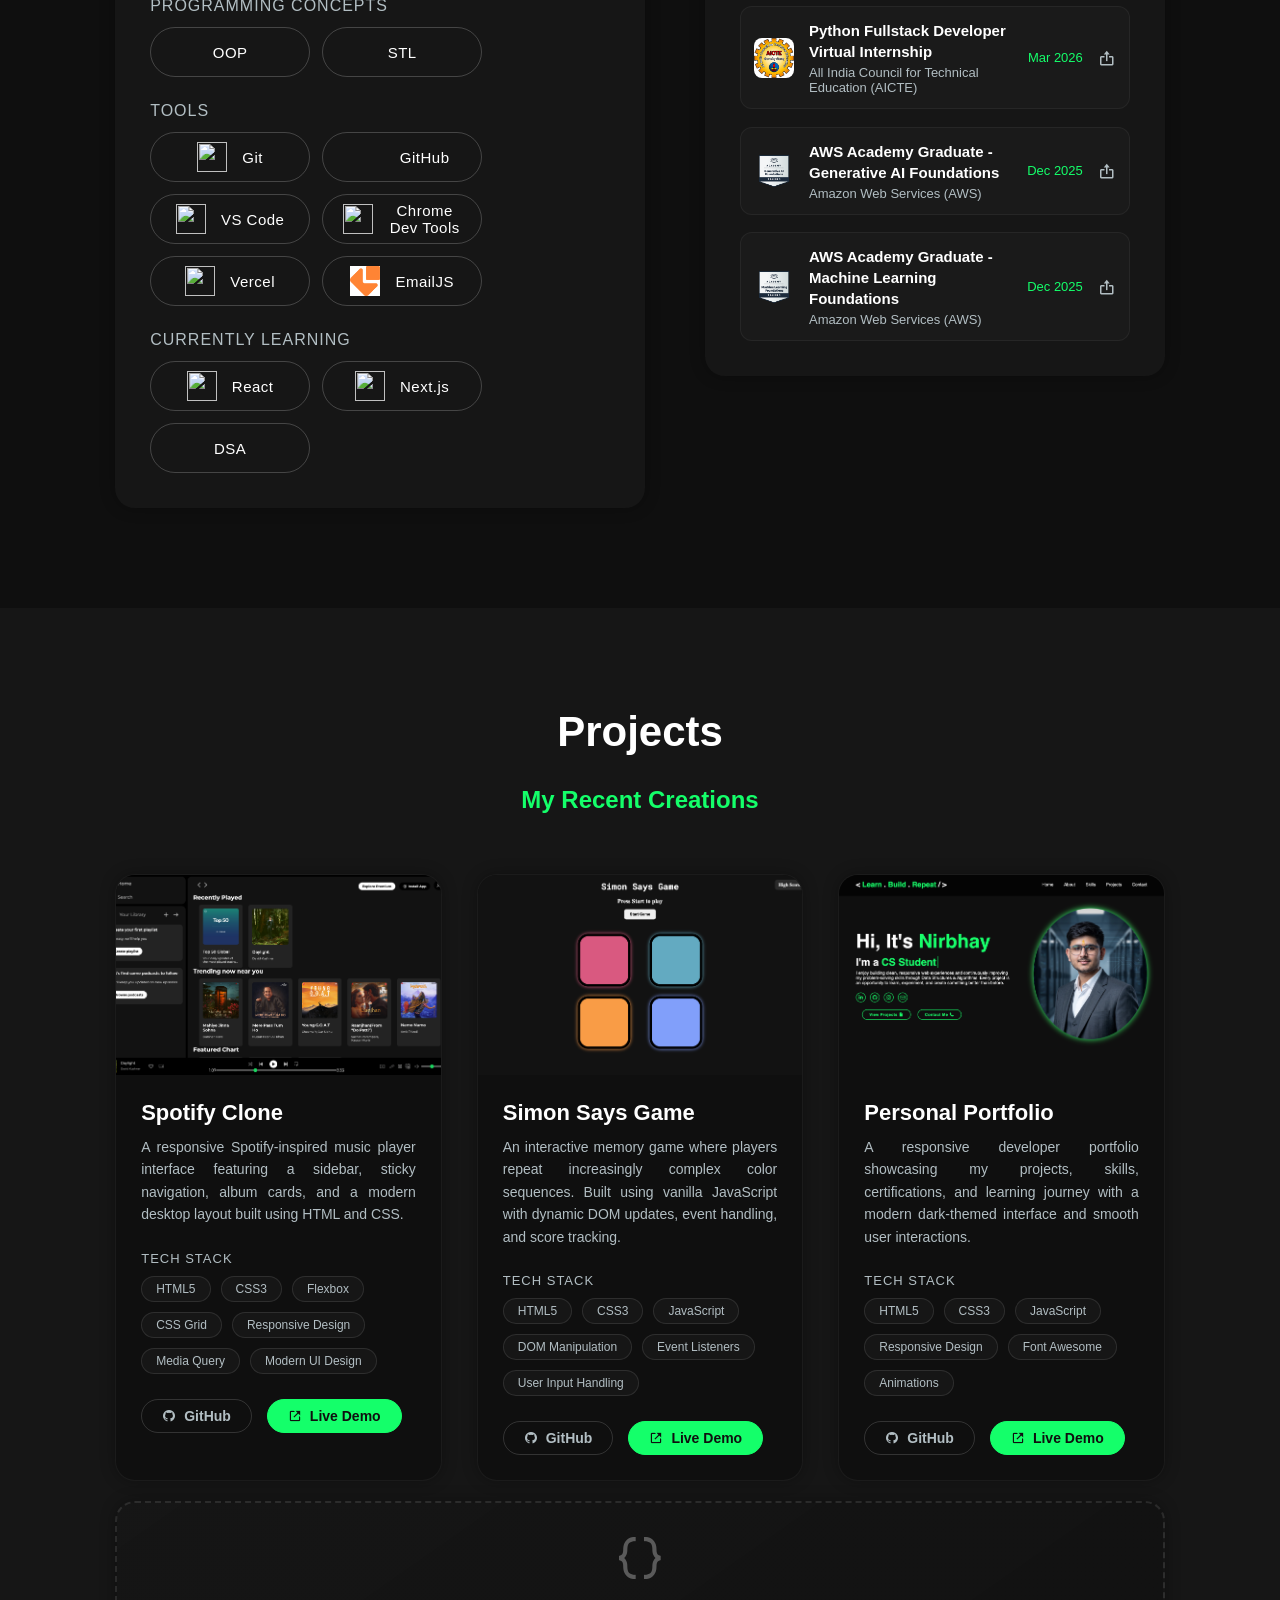
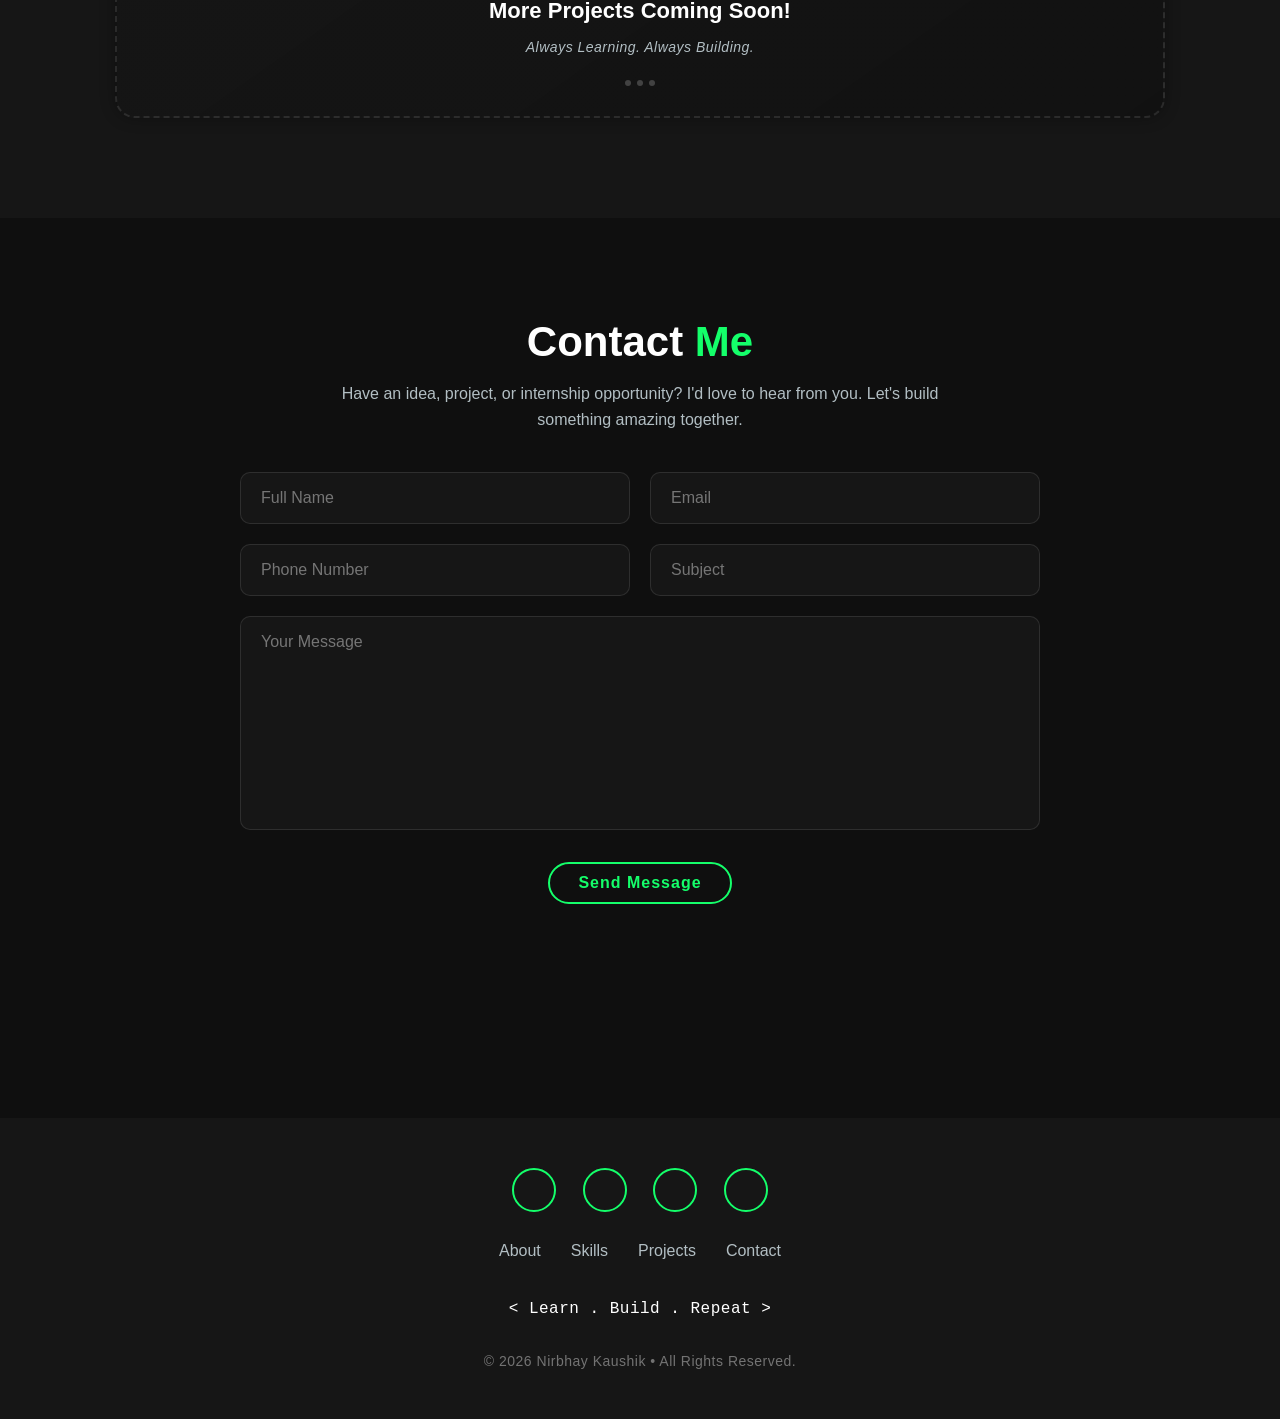
==== commit a24a9515: "Updated portfolio content" ====
--- a/index.html
+++ b/index.html
@@ -456,10 +456,10 @@
                     </div>
                     
                     <div class="project-buttons">
-                        <a href="https://github.com/iNirbhay" target="_blank" rel="noopener noreferrer" class="btn-project">
+                        <a href="https://github.com/iNirbhay/portfolio-website" target="_blank" rel="noopener noreferrer" class="btn-project">
                             <i class="bx bxl-github"></i> GitHub
                         </a>
-                        <a href="#" target="_blank" rel="noopener noreferrer" class="btn-project live">
+                        <a href="https://inirbhay.github.io/portfolio-website/" target="_blank" rel="noopener noreferrer" class="btn-project live">
                             <i class="bx bx-link-external"></i> Live Demo
                         </a>
                     </div>
